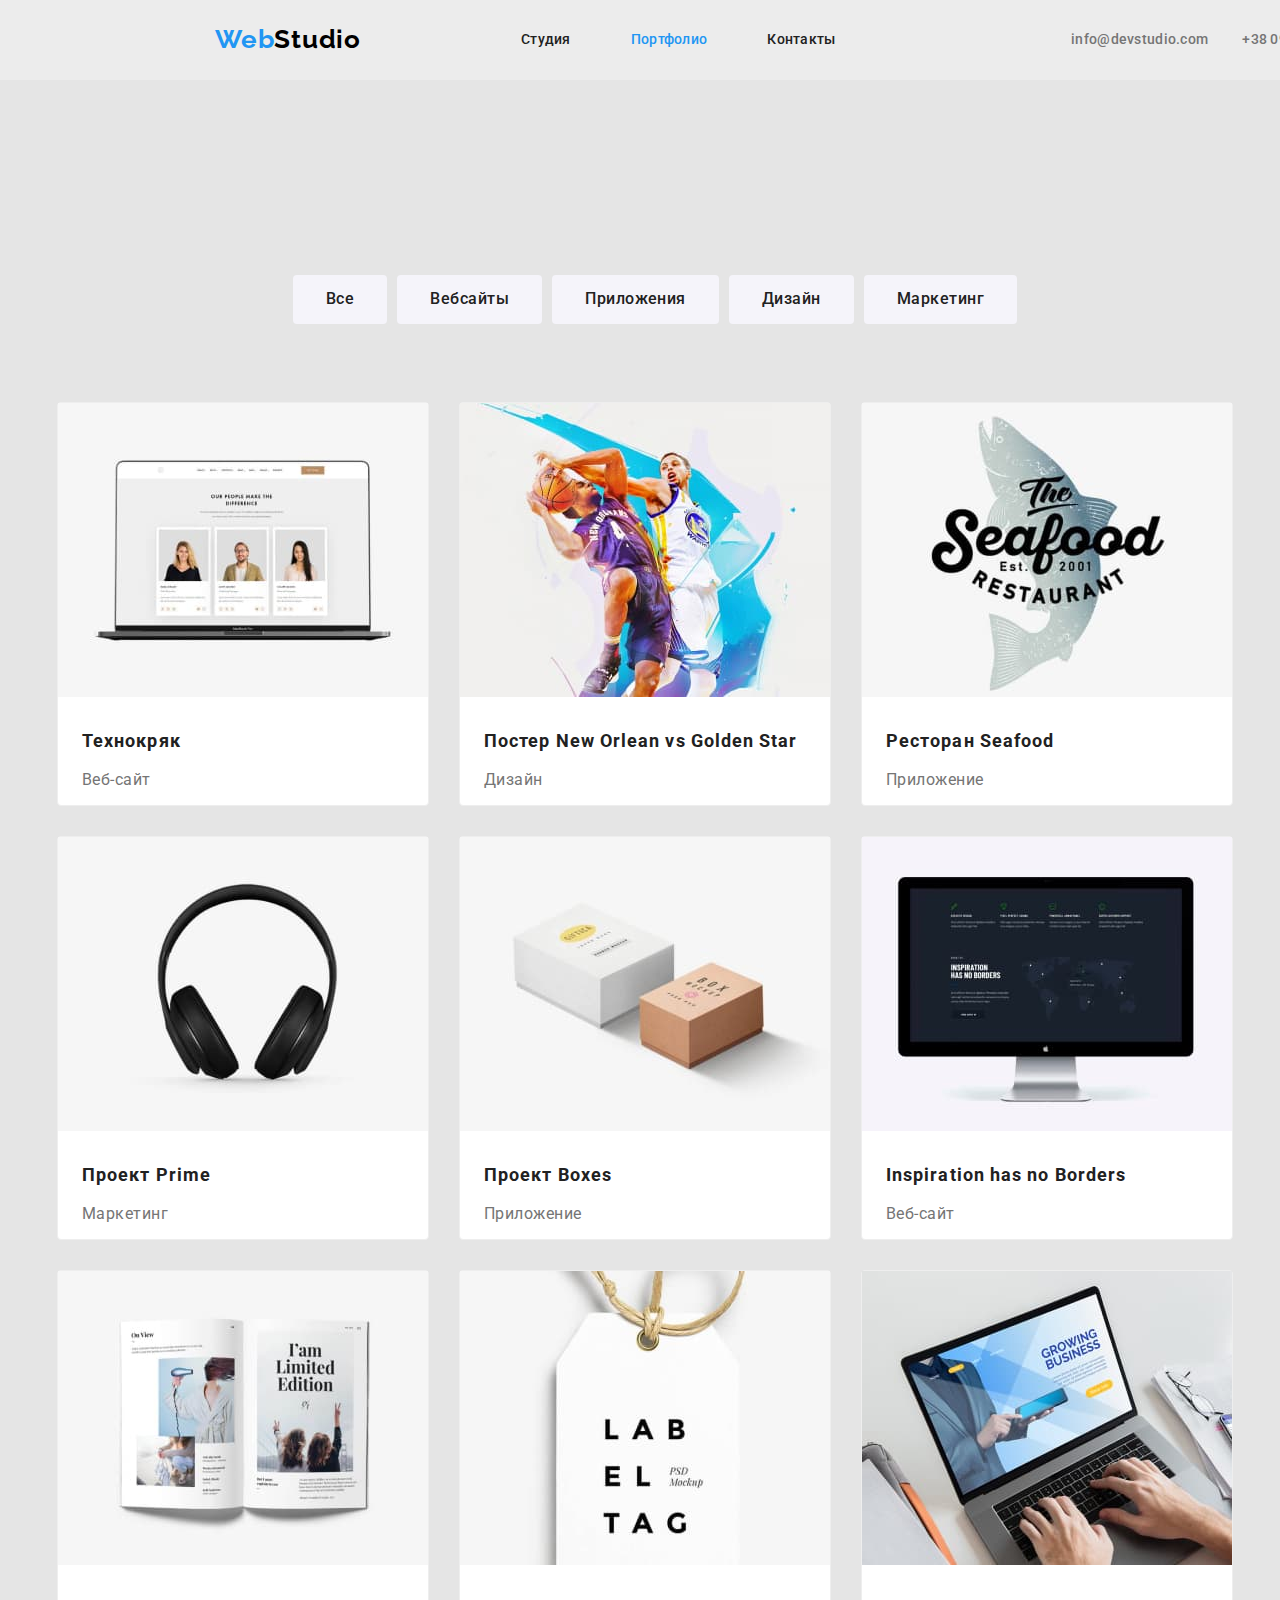
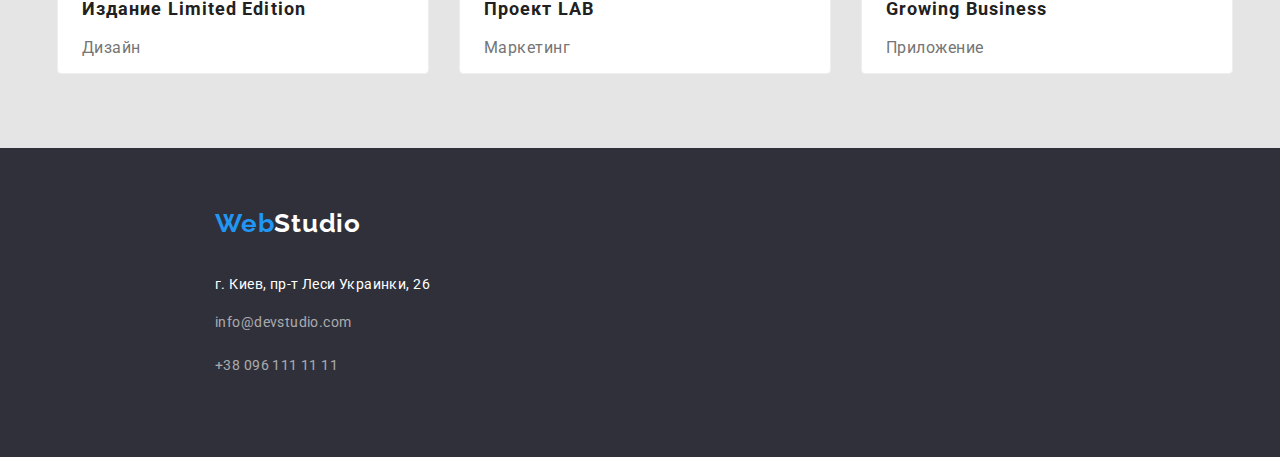
==== portfolio.html @ 2a2c54bb "start" ====
<!DOCTYPE html>
<html lang="ru">
  <head>
    <meta charset="UTF-8" />
    <meta http-equiv="X-UA-Compatible" content="IE=edge" />
    <meta name="viewport" content="width=device-width, initial-scale=1.0" />
    <title>HW-GOIT</title>
    <link
      rel="stylesheet"
      href="https://cdnjs.cloudflare.com/ajax/libs/modern-normalize/1.0.0/modern-normalize.min.css"
    />
    <link
      href="https://fonts.googleapis.com/css2?family=Raleway:wght@700&family=Roboto:wght@400;500;700;900&display=swap"
      rel="stylesheet"
    />

    <link rel="stylesheet" href="./css/styles.css" />
  </head>
  <body class="page">
    <!--Header-->
    <header class="page-header">
      <nav>
        <a class="logo" href="./index.html"
          ><span class="logo-half">Web</span>Studio</a
        >
        <!--Menu-->
        <ul class="menu">
          <li class="item"><a class="link" href="./index.html">Студия</a></li>
          <li class="item"><a href="" class="link current">Портфолио</a></li>
          <li class="item"><a href="" class="link">Контакты</a></li>
        </ul>
      </nav>
      <!--Connect-->
      <ul class="connect">
        <li class="item">
          <a class="link" href="mailto:info@devstudio.com"
            >info@devstudio.com</a
          >
        </li>
        <li class="item">
          <a class="link" href="tel:+380961111111">+38 096 111 11 11</a>
        </li>
      </ul>
    </header>
    <main>
      <!--Portfolio-->
      <section>
        <h1 class="section-title">Портфолио</h1>
        <!--Filtres-->
        <div class="filter">
          <ul>
            <li><button class="button secondary" type="button">Все</button></li>
            <li>
              <button class="button secondary" type="button">Вебсайты</button>
            </li>
            <li>
              <button class="button secondary" type="button">Приложения</button>
            </li>
            <li>
              <button class="button secondary" type="button">Дизайн</button>
            </li>
            <li>
              <button class="button secondary" type="button">Маркетинг</button>
            </li>
          </ul>
        </div>
        <!--Gallery-->
        <div class="gallery">
          <ul class="gallery-boxes">
            <li>
              <img
                class="imgg"
                src="./images/techno.jpg"
                alt="лэптоп команда"
              />
              <h3>Технокряк</h3>
              <p>Веб-сайт</p>
            </li>
            <li>
              <img class="imgg" src="./images/poster.jpg" alt="баскетболисты" />
              <h3>Постер New Orlean vs Golden Star</h3>
              <p>Дизайн</p>
            </li>
            <li>
              <img class="imgg" src="./images/rest.jpg" alt="лого ресторана" />
              <h3>Ресторан Seafood</h3>
              <p>Приложение</p>
            </li>
            <li>
              <img class="imgg" src="./images/music.jpg" alt="наушники" />
              <h3>Проект Prime</h3>
              <p>Маркетинг</p>
            </li>
            <li>
              <img class="imgg" src="./images/boxes.jpg" alt="боксы" />
              <h3>Проект Boxes</h3>
              <p>Приложение</p>
            </li>
            <li>
              <img class="imgg" src="./images/inspiration.jpg" alt="монитор" />
              <h3>Inspiration has no Borders</h3>
              <p>Веб-сайт</p>
            </li>
            <li>
              <img class="imgg" src="./images/magazine.jpg" alt="журнал" />
              <h3>Издание Limited Edition</h3>
              <p>Дизайн</p>
            </li>
            <li>
              <img class="imgg" src="./images/lab.jpg" alt="бирка лаб" />
              <h3>Проект LAB</h3>
              <p>Маркетинг</p>
            </li>
            <li>
              <img
                class="imgg"
                src="./images/laptop.jpg"
                alt="руки на лэптопе"
              />
              <h3>Growing Business</h3>
              <p>Приложение</p>
            </li>
          </ul>
        </div>
      </section>
    </main>

    <!--Footer-->
    <footer class="foot">
      <a class="logo" href="./index.html"
        ><span class="logo-half">Web</span>Studio</a
      >
      <address class="adress">
        <p class="where">г. Киев, пр-т Леси Украинки, 26</p>
        <a class="call" href="mailto:info@devstudio.com">info@devstudio.com</a
        ><br />
        <a class="call" href="tel:+380961111111">+38 096 111 11 11</a><br />
      </address>
    </footer>
  </body>
</html>
---- css/styles.css ----
/* цвет "черных" заголовков и меню: #212121 */
/* цвет лого "черный": #000000  */
/* цвет "черных" абзацев #757575 */
/* акценты #2196F3 */
/* цвет белых заголовков и лого #ffffff */
/* цвет белых connect: rgba(255, 255, 255, 0.6); */
/* цвет меню #ECECEC */
/* цвет фона #E5E5E5 */
/* доп цвет фона: F5F4FA */
/* цвет фона героя #2F303A */
/* цвет черных connect:  */

:root {
  --primery-text-color: #757575;
  --title-text-color: #212121;
  --accent-color: #2196f3;
  --logo-color: #000000;
  --primery-backgraund-color: #ececec;
  --second-title-color: #ffffff;
  --second-text-connect: rgba(255, 255, 255, 0.6);
  --second-backgraund-color: #2f303a;
  --third-backgraund-color: #f5f4fa;
  --backgraund-color: #e5e5e5;
}

.page {
  font-family: "Roboto", sans-serif;
  font-style: normal;
  font-weight: normal;
  font-size: 14px;
  line-height: 1.714;
  letter-spacing: 0.03em;
  background-color: var(--backgraund-color);
  color: var(--primery-text-color);
}

.advant ul,
.we-do ul,
.team ul,
.filter ul,
.gallery ul {
  display: flex;
  list-style: none;
  justify-content: center;
}

.section-title {
  color: var(--title-text-color);
}

/* Header */
.page-header {
  position: fixed;
  display: flex;
  width: 1600px;
  height: 80px;
  left: 0px;
  top: 0px;
  border: #ececec;
  background-color: var(--primery-backgraund-color);
} /* ? */

header ul {
  align-items: center;
  display: inline;
  margin: 0 auto;
}

.logo {
  display: flex;
  font-size: 26px;
  font-weight: bold;
  margin: 24px 95px 25px 215px;
  font-family: Raleway;
  font-style: normal;
  font-weight: bold;
  font-size: 26px;
  line-height: 1.19;
  letter-spacing: 0.03em;
  color: var(--logo-color);
}

.logo-half {
  color: var(--accent-color);
}

.logo,
.connect,
.link,
.call {
  text-decoration: none;
}

/*Nav Header*/

nav {
  display: flex;
}

.menu-link {
  font-style: normal;
}

.menu .link:hover,
.menu .link:focus,
.connect .link:hover,
.connect .link:focus,
.call:hover,
.call:focus {
  color: var(--accent-color);
}

.menu .link.current {
  color: var(--accent-color);
}

.menu {
  display: flex;

  font-weight: 500;
  font-size: 14px;
  line-height: 1.14;
  letter-spacing: 0.02em;
  color: var(--title-txt-color);
}

.menu a {
  color: var(--title-text-color);
}

.menu > .item {
  padding: 0 25px;
}

/* Connect */
.connect {
  display: flex;
  margin-right: 215px;

  font-weight: 500;
  font-size: 14px;
  line-height: 1.14;
  letter-spacing: 0.02em;
}

.connect a,
.call {
  color: var(--primery-text-color);
}

.menu li,
.connect li {
  display: inline;
  margin-right: 10px;
  padding: 12px 12px;
}

/* Hero */
.hero {
  display: block;
  width: auto /* 1600px */;
  height: auto /* 600px */;
  margin-left: 0px;
  margin-top: 80px;

  color: var(--second-title-color);
  background-color: var(--second-backgraund-color);
}

.hero .title {
  display: block;
  margin: 0 auto;
  padding-top: 200px /* , 450px, 280px, 450px */;
  /* padding-left: 450px;
  padding-right: 450px; */
  padding-bottom: 30px;
  width: 700px;
  text-align: center;
  font-size: 44px;
  font-weight: 900;
  line-height: 1.36;
  letter-spacing: 0.06em;
  text-transform: uppercase;
}

/* Button */
.button {
  font-style: normal;
  font-weight: bold;
  font-size: 16px;
  display: inline-block;
  padding: 10px 32px;
  letter-spacing: 0.06em;
  line-height: 1.87;
  color: var(--title-text-color);
  background-color: var(--third-backgraund-color);
  border: 1px solid black;
  border-radius: 4px;
  cursor: pointer;
}

.button.primary {
  color: var(--second-title-color);
  background-color: var(--accent-color);
  border-color: transparent;
  /* cursor: pointer; */
}

.button.secondary {
  color: var(--title-text-color);
  background-color: var(--third-backgraund-color);
  border-color: transparent;
}

.button.first-of-page-one {
  display: block;
  margin-left: auto;
  margin-right: auto;
}

.split {
  display: block;
  margin-top: 200px;
  color: rgba(255, 255, 255, 0);
}
/* Advantages */

.advant h2.section-title {
  color: transparent;
}

.advant h3 {
  font-weight: bold;
  font-size: 14px;
  line-height: 1.14;
  letter-spacing: 0.03em;
  text-transform: uppercase;
}

.advant ul {
  margin: 95px;
}

.advant li {
  width: 270px;
  margin-right: 30px;
}

/* What we do */
.we-do .section-title {
  font-weight: bold;
  font-size: 36px;
  line-height: 1.166;
  text-align: center;
  letter-spacing: 0.03em;
  /* margin: 0, auto; */
  justify-content: center;
  margin-top: 95px;
  margin-bottom: 50px;
}

.we-do li {
  margin-right: 30px;
  margin-bottom: 95px;
  width: 370px;
}

/* Team */
.section.team {
  background-color: var(--third-backgraund-color);
}
.team h2 {
  font-weight: bold;
  font-size: 36px;
  line-height: 1.666;
  text-align: center;
  letter-spacing: 0.03em;
  padding-top: 95px;
  padding-bottom: 50px;
}

.team h3 {
  margin: 0, auto;
  font-weight: 500;
  font-size: 16px;
  line-height: 1.18;
  text-align: center;
  letter-spacing: 0.03em;
  color: #212121;
}

.team p {
  font-weight: normal;
  font-size: 16px;
  line-height: 1.1875;
  /* identical to box height */

  text-align: center;
  letter-spacing: 0.03em;
}

.person {
  height: 370px;
  width: 270px;
  text-align: center;
  margin-bottom: 94px;
  margin-right: 30px;
  background-color: var(--second-title-color);
  box-shadow: 0px 1px 3px rgba(0, 0, 0, 0.12), 0px 1px 1px rgba(0, 0, 0, 0.14),
    0px 2px 1px rgba(0, 0, 0, 0.2);
  border-radius: 0px 0px 4px 4px;
}

/* Footer */
.foot {
  display: block;
  background-color: var(--second-backgraund-color);
  margin-top: -50px;
}

.foot .logo {
  width: 145px;
  padding-top: 60px;
  margin-left: 215px;
  margin-bottom: 20px;
  color: var(--second-title-color);
}

/* .foot .logo {
  width: 145px;
} */

.adress {
  display: flex;
  flex-direction: column;
  margin-left: 215px;
  padding-bottom: 60px;
  font-style: normal;
}

.where {
  color: var(--second-title-color);
}

.call {
  color: var(--second-text-connect);
}

.adress .call {
  width: 128px;
  margin-bottom: -5px;
}

/* Portfolio page */
/* Filters */
.filter {
  display: flex;
  justify-content: center;
}

.filter .section-title {
  color: transparent;
}

.filter ul {
  margin-top: 95px;
}

.filter li {
  margin-right: 10px;
  margin-bottom: 50px;
  margin-top: 95px;
}

.filter .button:focus,
.filter .button:hover {
  color: var(--second-title-color);
  background-color: var(--accent-color);
  border-color: transparent;
  box-shadow: 0px 3px 1px rgba(0, 0, 0, 0.1), 0px 1px 2px rgba(0, 0, 0, 0.08),
    0px 2px 2px rgba(0, 0, 0, 0.12);
  border-radius: 4px;
}

.filter .button {
  font-weight: 500;
  font-size: 16px;
  line-height: 1.652;
  text-align: center;
  letter-spacing: 0.03em;
}

/* Gallery */

.gallery ul {
  display: flex;
  align-content: space-between;
  /* justify-content: space-around; */
  flex-wrap: wrap;
  margin-bottom: 94px;
}

.gallery > .section-title {
  color: transparent;
}

.gallery li {
  margin-right: 30px;
  margin-bottom: 30px;
  height: 404px;
  background-color: var(--second-title-color);
  border: 1px solid #eeeeee;
  border-radius: 4px;
}

.imgg {
  width: 370px;
}

.gallery h3 {
  font-weight: bold;
  font-size: 18px;
  line-height: 2;
  letter-spacing: 0.06em;
  margin-left: 24px;
  color: var(--title-text-color);
  margin-bottom: -10px;
}
.gallery p {
  font-size: 16px;
  line-height: 1.87;
  letter-spacing: 0.03em;
  margin-left: 24px;
  color: var(--primery-text-color);
}
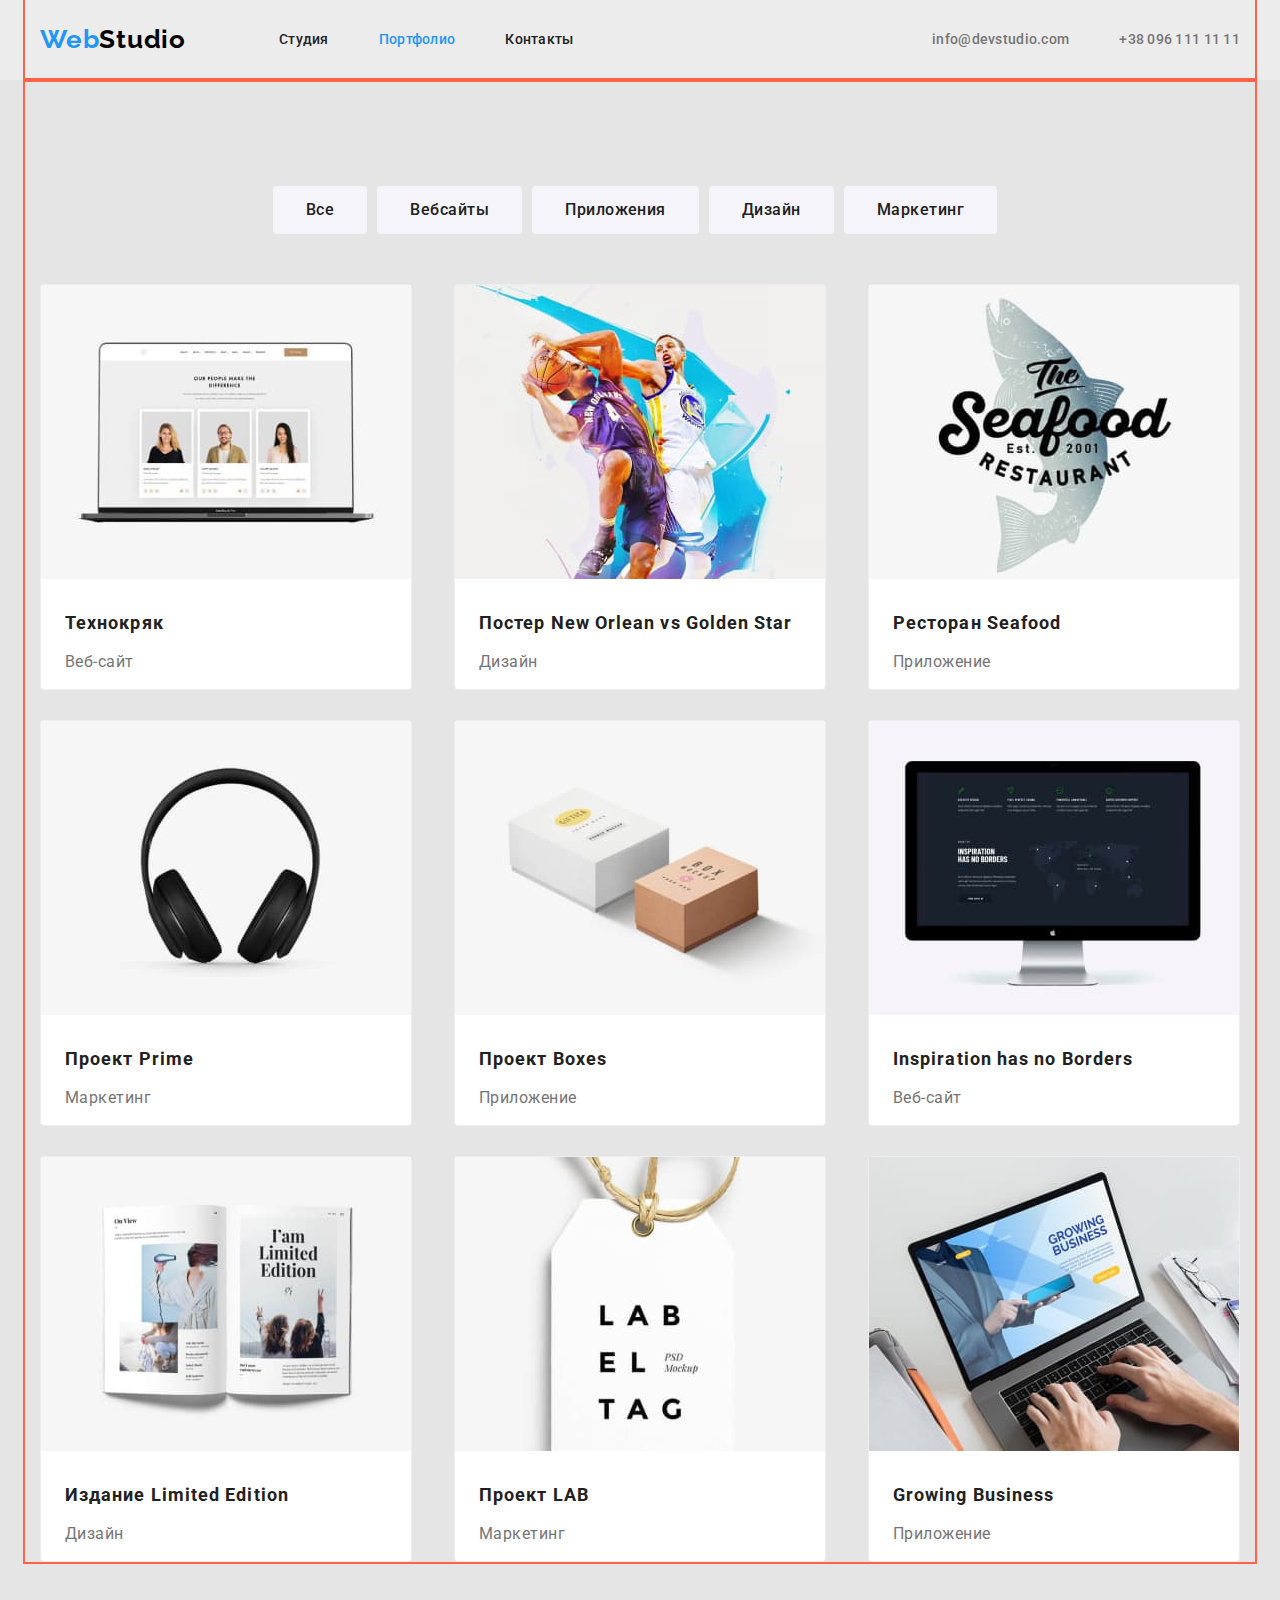
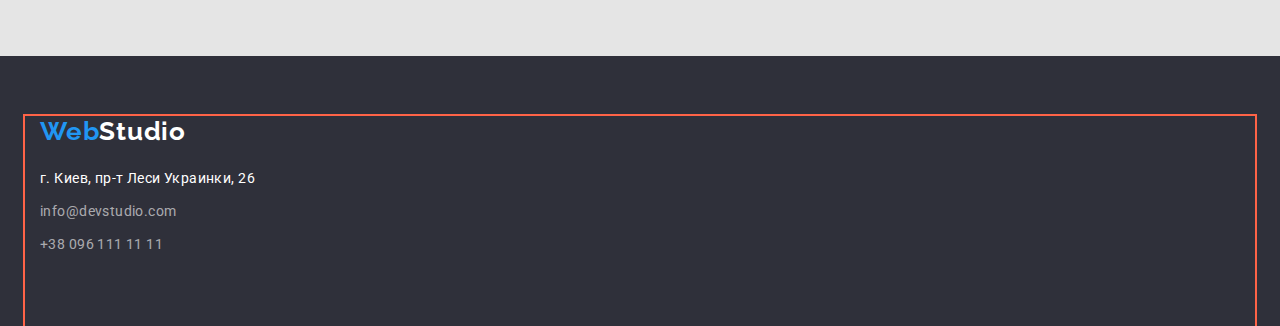
==== commit 5041cf75: "2 after block" ====
--- a/portfolio.html
+++ b/portfolio.html
@@ -6,45 +6,46 @@
     <meta name="viewport" content="width=device-width, initial-scale=1.0" />
     <title>HW-GOIT</title>
     <link
+      href="https://fonts.googleapis.com/css2?family=Raleway:wght@700&family=Roboto:wght@400;500;700;900&display=swap"
+      rel="stylesheet"
+    />
+    <link
       rel="stylesheet"
       href="https://cdnjs.cloudflare.com/ajax/libs/modern-normalize/1.0.0/modern-normalize.min.css"
     />
-    <link
-      href="https://fonts.googleapis.com/css2?family=Raleway:wght@700&family=Roboto:wght@400;500;700;900&display=swap"
-      rel="stylesheet"
-    />
-
     <link rel="stylesheet" href="./css/styles.css" />
   </head>
   <body class="page">
     <!--Header-->
     <header class="page-header">
-      <nav>
-        <a class="logo" href="./index.html"
-          ><span class="logo-half">Web</span>Studio</a
-        >
-        <!--Menu-->
-        <ul class="menu">
-          <li class="item"><a class="link" href="./index.html">Студия</a></li>
-          <li class="item"><a href="" class="link current">Портфолио</a></li>
-          <li class="item"><a href="" class="link">Контакты</a></li>
+      <div class="container navigate">
+        <nav>
+          <a class="logo" href="./index.html"
+            ><span class="logo-half">Web</span>Studio</a
+          >
+          <!--Menu-->
+          <ul class="menu">
+            <li class="item"><a class="link" href="./index.html">Студия</a></li>
+            <li class="item"><a href="" class="link current">Портфолио</a></li>
+            <li class="item"><a href="" class="link">Контакты</a></li>
+          </ul>
+        </nav>
+        <!--Connect-->
+        <ul class="connect">
+          <li class="item">
+            <a class="link" href="mailto:info@devstudio.com"
+              >info@devstudio.com</a
+            >
+          </li>
+          <li class="item">
+            <a class="link" href="tel:+380961111111">+38 096 111 11 11</a>
+          </li>
         </ul>
-      </nav>
-      <!--Connect-->
-      <ul class="connect">
-        <li class="item">
-          <a class="link" href="mailto:info@devstudio.com"
-            >info@devstudio.com</a
-          >
-        </li>
-        <li class="item">
-          <a class="link" href="tel:+380961111111">+38 096 111 11 11</a>
-        </li>
-      </ul>
+      </div>
     </header>
     <main>
       <!--Portfolio-->
-      <section>
+      <section class="container">
         <h1 class="section-title">Портфолио</h1>
         <!--Filtres-->
         <div class="filter">
@@ -127,15 +128,18 @@
 
     <!--Footer-->
     <footer class="foot">
-      <a class="logo" href="./index.html"
-        ><span class="logo-half">Web</span>Studio</a
-      >
-      <address class="adress">
-        <p class="where">г. Киев, пр-т Леси Украинки, 26</p>
-        <a class="call" href="mailto:info@devstudio.com">info@devstudio.com</a
-        ><br />
-        <a class="call" href="tel:+380961111111">+38 096 111 11 11</a><br />
-      </address>
+      <div class="container">
+        <a class="logo" href="./index.html"
+          ><span class="logo-half">Web</span>Studio</a
+        >
+        <address class="adress">
+          <p class="where">г. Киев, пр-т Леси Украинки, 26</p>
+          <a class="call" href="mailto:info@devstudio.com"
+            >info@devstudio.com</a
+          >
+          <a class="call" href="tel:+380961111111">+38 096 111 11 11</a>
+        </address>
+      </div>
     </footer>
   </body>
 </html>
--- a/css/styles.css
+++ b/css/styles.css
@@ -10,6 +10,13 @@
 /* цвет фона героя #2F303A */
 /* цвет черных connect:  */
 
+*,
+*::before,
+*::after {
+  box-sizing: inherit /* border-box*/;
+  /* outline: 2px solid tomato; */
+}
+
 :root {
   --primery-text-color: #757575;
   --title-text-color: #212121;
@@ -24,6 +31,7 @@
 }
 
 .page {
+  margin: 0; /*обнуляем отступы браузера по 8px*/
   font-family: "Roboto", sans-serif;
   font-style: normal;
   font-weight: normal;
@@ -34,14 +42,12 @@
   color: var(--primery-text-color);
 }
 
-.advant ul,
-.we-do ul,
-.team ul,
-.filter ul,
-.gallery ul {
+ul {
   display: flex;
   list-style: none;
-  justify-content: center;
+  justify-content: space-between;
+  padding: 0;
+  margin: 0;
 }
 
 .section-title {
@@ -50,9 +56,8 @@
 
 /* Header */
 .page-header {
-  position: fixed;
-  display: flex;
-  width: 1600px;
+  /* position: fixed; */
+  display: block /* flex */;
   height: 80px;
   left: 0px;
   top: 0px;
@@ -60,17 +65,29 @@
   background-color: var(--primery-backgraund-color);
 } /* ? */
 
+.container {
+  width: 1200px;
+  margin: 0 auto;
+  padding: 0 15px;
+  outline: 2px solid tomato;
+}
+
+.navigate {
+  display: flex;
+  justify-content: space-between;
+}
+
 header ul {
   align-items: center;
   display: inline;
-  margin: 0 auto;
+  /* margin: 0 auto; */
 }
 
 .logo {
   display: flex;
   font-size: 26px;
   font-weight: bold;
-  margin: 24px 95px 25px 215px;
+  margin: 24px 93px 25px 0;
   font-family: Raleway;
   font-style: normal;
   font-weight: bold;
@@ -129,14 +146,13 @@
 }
 
 .menu > .item {
-  padding: 0 25px;
+  margin-right: 50px;
 }
 
 /* Connect */
 .connect {
   display: flex;
-  margin-right: 215px;
-
+  justify-content: flex-end;
   font-weight: 500;
   font-size: 14px;
   line-height: 1.14;
@@ -148,39 +164,31 @@
   color: var(--primery-text-color);
 }
 
-.menu li,
 .connect li {
-  display: inline;
-  margin-right: 10px;
-  padding: 12px 12px;
+  margin-left: 50px;
 }
 
 /* Hero */
 .hero {
-  display: block;
-  width: auto /* 1600px */;
-  height: auto /* 600px */;
-  margin-left: 0px;
-  margin-top: 80px;
-
+  width: auto;
+  height: auto;
+  /*   margin-left: 0px;
+ */
+  /* padding-top: 200px; */
+  text-align: center;
   color: var(--second-title-color);
   background-color: var(--second-backgraund-color);
 }
 
 .hero .title {
-  display: block;
-  margin: 0 auto;
-  padding-top: 200px /* , 450px, 280px, 450px */;
-  /* padding-left: 450px;
-  padding-right: 450px; */
-  padding-bottom: 30px;
-  width: 700px;
-  text-align: center;
+  margin: 0 0 30px;
+
   font-size: 44px;
   font-weight: 900;
   line-height: 1.36;
   letter-spacing: 0.06em;
   text-transform: uppercase;
+  outline: 1px solid red;
 }
 
 /* Button */
@@ -213,23 +221,18 @@
 }
 
 .button.first-of-page-one {
-  display: block;
-  margin-left: auto;
-  margin-right: auto;
-}
-
-.split {
-  display: block;
-  margin-top: 200px;
-  color: rgba(255, 255, 255, 0);
-}
+  margin-bottom: 200px;
+}
+
 /* Advantages */
 
 .advant h2.section-title {
+  margin: 0 0 58px;
   color: transparent;
 }
 
 .advant h3 {
+  margin-top: 0;
   font-weight: bold;
   font-size: 14px;
   line-height: 1.14;
@@ -238,7 +241,7 @@
 }
 
 .advant ul {
-  margin: 95px;
+  margin: 0 0 94px;
 }
 
 .advant li {
@@ -246,6 +249,10 @@
   margin-right: 30px;
 }
 
+.advant li:last-child {
+  margin-right: 0;
+}
+
 /* What we do */
 .we-do .section-title {
   font-weight: bold;
@@ -253,9 +260,8 @@
   line-height: 1.166;
   text-align: center;
   letter-spacing: 0.03em;
-  /* margin: 0, auto; */
   justify-content: center;
-  margin-top: 95px;
+  margin-top: 0;
   margin-bottom: 50px;
 }
 
@@ -265,9 +271,14 @@
   width: 370px;
 }
 
+.we-do li:last-child {
+  margin-right: 0;
+}
+
 /* Team */
 .section.team {
   background-color: var(--third-backgraund-color);
+  padding-bottom: 94px;
 }
 .team h2 {
   font-weight: bold;
@@ -275,8 +286,8 @@
   line-height: 1.666;
   text-align: center;
   letter-spacing: 0.03em;
-  padding-top: 95px;
-  padding-bottom: 50px;
+  margin-top: 0;
+  margin-bottom: 50px;
 }
 
 .team h3 {
@@ -293,8 +304,6 @@
   font-weight: normal;
   font-size: 16px;
   line-height: 1.1875;
-  /* identical to box height */
-
   text-align: center;
   letter-spacing: 0.03em;
 }
@@ -303,7 +312,7 @@
   height: 370px;
   width: 270px;
   text-align: center;
-  margin-bottom: 94px;
+  /* margin-bottom: 94px; */
   margin-right: 30px;
   background-color: var(--second-title-color);
   box-shadow: 0px 1px 3px rgba(0, 0, 0, 0.12), 0px 1px 1px rgba(0, 0, 0, 0.14),
@@ -311,35 +320,37 @@
   border-radius: 0px 0px 4px 4px;
 }
 
+.person:last-child {
+  margin-right: 0;
+}
+
 /* Footer */
 .foot {
   display: block;
   background-color: var(--second-backgraund-color);
-  margin-top: -50px;
+  margin-top: 0;
+  padding-top: 60px;
 }
 
 .foot .logo {
   width: 145px;
-  padding-top: 60px;
-  margin-left: 215px;
+  margin-top: 0;
+  /* margin-left: 215px; */
   margin-bottom: 20px;
   color: var(--second-title-color);
 }
 
-/* .foot .logo {
-  width: 145px;
-} */
-
 .adress {
   display: flex;
   flex-direction: column;
-  margin-left: 215px;
+  /* margin-left: 215px; */
   padding-bottom: 60px;
   font-style: normal;
 }
 
 .where {
   color: var(--second-title-color);
+  margin: 0 0 9px;
 }
 
 .call {
@@ -348,11 +359,17 @@
 
 .adress .call {
   width: 128px;
-  margin-bottom: -5px;
+  margin-bottom: 9px;
 }
 
 /* Portfolio page */
 /* Filters */
+
+h1.section-title {
+  color: transparent;
+  margin: 0 0 58px;
+}
+
 .filter {
   display: flex;
   justify-content: center;
@@ -363,13 +380,12 @@
 }
 
 .filter ul {
-  margin-top: 95px;
+  margin-top: 0;
 }
 
 .filter li {
   margin-right: 10px;
   margin-bottom: 50px;
-  margin-top: 95px;
 }
 
 .filter .button:focus,
@@ -394,23 +410,22 @@
 
 .gallery ul {
   display: flex;
-  align-content: space-between;
-  /* justify-content: space-around; */
+  /* align-content: space-between; */
+  justify-content: space-between;
   flex-wrap: wrap;
   margin-bottom: 94px;
 }
 
-.gallery > .section-title {
-  color: transparent;
-}
-
 .gallery li {
-  margin-right: 30px;
   margin-bottom: 30px;
   height: 404px;
   background-color: var(--second-title-color);
   border: 1px solid #eeeeee;
   border-radius: 4px;
+}
+
+.gallery li:nth-last-child(-n + 3) {
+  margin-bottom: 0;
 }
 
 .imgg {
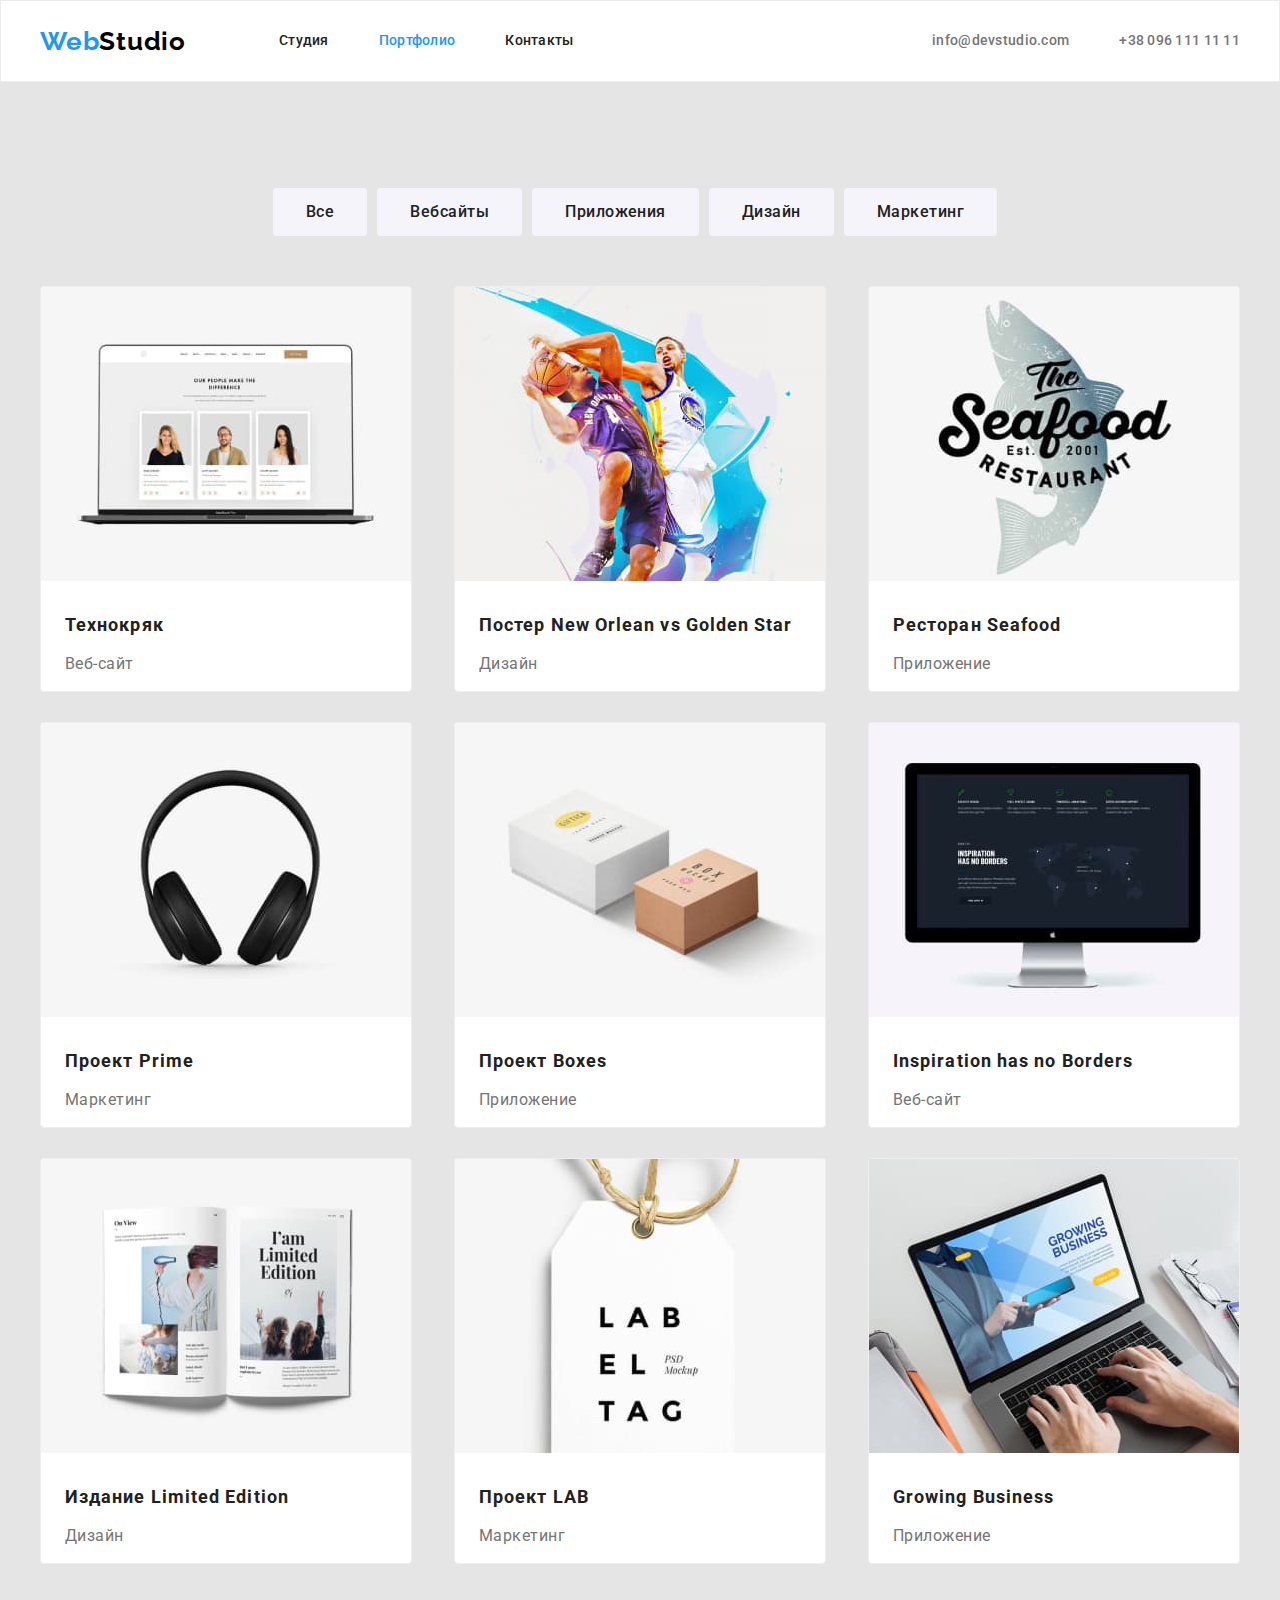
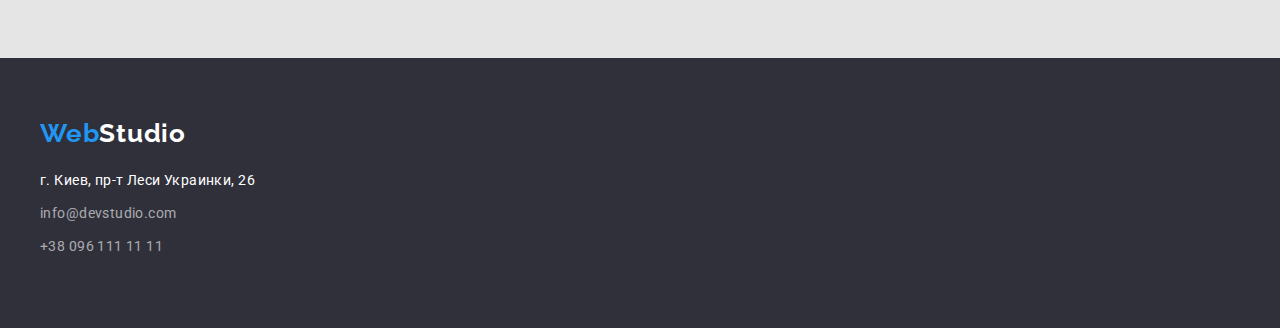
==== commit b30fe66a: "1-test" ====
--- a/portfolio.html
+++ b/portfolio.html
@@ -19,7 +19,7 @@
     <!--Header-->
     <header class="page-header">
       <div class="container navigate">
-        <nav>
+        <nav class="navi">
           <a class="logo" href="./index.html"
             ><span class="logo-half">Web</span>Studio</a
           >
@@ -29,18 +29,18 @@
             <li class="item"><a href="" class="link current">Портфолио</a></li>
             <li class="item"><a href="" class="link">Контакты</a></li>
           </ul>
+          <!--Connect-->
+          <ul class="connect">
+            <li class="item">
+              <a class="link" href="mailto:info@devstudio.com"
+                >info@devstudio.com</a
+              >
+            </li>
+            <li class="item">
+              <a class="link" href="tel:+380961111111">+38 096 111 11 11</a>
+            </li>
+          </ul>
         </nav>
-        <!--Connect-->
-        <ul class="connect">
-          <li class="item">
-            <a class="link" href="mailto:info@devstudio.com"
-              >info@devstudio.com</a
-            >
-          </li>
-          <li class="item">
-            <a class="link" href="tel:+380961111111">+38 096 111 11 11</a>
-          </li>
-        </ul>
       </div>
     </header>
     <main>
@@ -68,7 +68,7 @@
         <!--Gallery-->
         <div class="gallery">
           <ul class="gallery-boxes">
-            <li>
+            <li class="porto">
               <img
                 class="imgg"
                 src="./images/techno.jpg"
@@ -77,42 +77,42 @@
               <h3>Технокряк</h3>
               <p>Веб-сайт</p>
             </li>
-            <li>
+            <li class="porto">
               <img class="imgg" src="./images/poster.jpg" alt="баскетболисты" />
               <h3>Постер New Orlean vs Golden Star</h3>
               <p>Дизайн</p>
             </li>
-            <li>
+            <li class="porto">
               <img class="imgg" src="./images/rest.jpg" alt="лого ресторана" />
               <h3>Ресторан Seafood</h3>
               <p>Приложение</p>
             </li>
-            <li>
+            <li class="porto">
               <img class="imgg" src="./images/music.jpg" alt="наушники" />
               <h3>Проект Prime</h3>
               <p>Маркетинг</p>
             </li>
-            <li>
+            <li class="porto">
               <img class="imgg" src="./images/boxes.jpg" alt="боксы" />
               <h3>Проект Boxes</h3>
               <p>Приложение</p>
             </li>
-            <li>
+            <li class="porto">
               <img class="imgg" src="./images/inspiration.jpg" alt="монитор" />
               <h3>Inspiration has no Borders</h3>
               <p>Веб-сайт</p>
             </li>
-            <li>
+            <li class="porto">
               <img class="imgg" src="./images/magazine.jpg" alt="журнал" />
               <h3>Издание Limited Edition</h3>
               <p>Дизайн</p>
             </li>
-            <li>
+            <li class="porto">
               <img class="imgg" src="./images/lab.jpg" alt="бирка лаб" />
               <h3>Проект LAB</h3>
               <p>Маркетинг</p>
             </li>
-            <li>
+            <li class="porto">
               <img
                 class="imgg"
                 src="./images/laptop.jpg"
--- a/css/styles.css
+++ b/css/styles.css
@@ -10,11 +10,12 @@
 /* цвет фона героя #2F303A */
 /* цвет черных connect:  */
 
+/* Utilities */
+
 *,
 *::before,
 *::after {
-  box-sizing: inherit /* border-box*/;
-  /* outline: 2px solid tomato; */
+  box-sizing: inherit;
 }
 
 :root {
@@ -42,6 +43,24 @@
   color: var(--primery-text-color);
 }
 
+.container {
+  width: 1200px;
+  margin: 0 auto;
+  padding: 0 15px;
+  /* outline: 2px solid tomato; */
+}
+
+.visually-hidden {
+  position: absolute;
+  width: 1px;
+  height: 1px;
+  margin: -1px;
+  padding: 0;
+  overflow: hidden;
+  border: 0;
+  clip: rect(0 0 0 0);
+}
+
 ul {
   display: flex;
   list-style: none;
@@ -50,44 +69,42 @@
   margin: 0;
 }
 
+section {
+  padding-top: 94px;
+  padding-bottom: 94px;
+}
+
 .section-title {
   color: var(--title-text-color);
+  margin-top: 0;
 }
 
 /* Header */
 .page-header {
   /* position: fixed; */
-  display: block /* flex */;
-  height: 80px;
-  left: 0px;
+  display: flex;
   top: 0px;
-  border: #ececec;
-  background-color: var(--primery-backgraund-color);
+  border: 1px solid var(--primery-backgraund-color);
+  background-color: var(--second-title-color);
 } /* ? */
 
-.container {
-  width: 1200px;
-  margin: 0 auto;
-  padding: 0 15px;
-  outline: 2px solid tomato;
-}
-
-.navigate {
-  display: flex;
-  justify-content: space-between;
-}
-
-header ul {
+.page-header ul {
   align-items: center;
-  display: inline;
-  /* margin: 0 auto; */
-}
+}
+
+/* .navigate {
+  display: flex;
+} */
 
 .logo {
   display: flex;
+  /*   margin-top: 24px;
+  margin-bottom: 25px; */
+  margin-left: 0;
+  margin-right: 0;
+
   font-size: 26px;
   font-weight: bold;
-  margin: 24px 93px 25px 0;
   font-family: Raleway;
   font-style: normal;
   font-weight: bold;
@@ -110,8 +127,10 @@
 
 /*Nav Header*/
 
-nav {
-  display: flex;
+.navi {
+  display: flex;
+  /* justify-content: space-between; */
+  align-items: center;
 }
 
 .menu-link {
@@ -133,6 +152,7 @@
 
 .menu {
   display: flex;
+  margin-left: 93px;
 
   font-weight: 500;
   font-size: 14px;
@@ -141,30 +161,43 @@
   color: var(--title-txt-color);
 }
 
-.menu a {
+.menu .link {
+  display: block;
+  padding-top: 32px;
+  padding-bottom: 32px;
+
   color: var(--title-text-color);
 }
 
-.menu > .item {
+.menu .item + .item {
+  margin-left: 50px;
+}
+
+/* .menu .item:not(:last-child) {
   margin-right: 50px;
-}
+  outline: 1px solid red;
+} */
+
+/* .menu .item:last-child {
+  margin-right: 0;
+} */
 
 /* Connect */
 .connect {
-  display: flex;
-  justify-content: flex-end;
+  /* display: flex; */
+  margin-left: auto;
   font-weight: 500;
   font-size: 14px;
   line-height: 1.14;
   letter-spacing: 0.02em;
 }
 
-.connect a,
+.connect .link,
 .call {
   color: var(--primery-text-color);
 }
 
-.connect li {
+.connect .item + .item {
   margin-left: 50px;
 }
 
@@ -172,10 +205,11 @@
 .hero {
   width: auto;
   height: auto;
-  /*   margin-left: 0px;
- */
-  /* padding-top: 200px; */
-  text-align: center;
+  text-align: center;
+
+  padding-top: 200px;
+  padding-bottom: 200px;
+
   color: var(--second-title-color);
   background-color: var(--second-backgraund-color);
 }
@@ -188,7 +222,7 @@
   line-height: 1.36;
   letter-spacing: 0.06em;
   text-transform: uppercase;
-  outline: 1px solid red;
+  /* outline: 1px solid red; */
 }
 
 /* Button */
@@ -220,16 +254,16 @@
   border-color: transparent;
 }
 
-.button.first-of-page-one {
+/* .button.first-of-page-one {
   margin-bottom: 200px;
-}
+} */
 
 /* Advantages */
 
-.advant h2.section-title {
+/* .advant h2.section-title {
   margin: 0 0 58px;
   color: transparent;
-}
+} */
 
 .advant h3 {
   margin-top: 0;
@@ -241,7 +275,8 @@
 }
 
 .advant ul {
-  margin: 0 0 94px;
+  margin-top: 0;
+  margin-bottom: 0;
 }
 
 .advant li {
@@ -267,7 +302,6 @@
 
 .we-do li {
   margin-right: 30px;
-  margin-bottom: 95px;
   width: 370px;
 }
 
@@ -278,8 +312,8 @@
 /* Team */
 .section.team {
   background-color: var(--third-backgraund-color);
-  padding-bottom: 94px;
-}
+}
+
 .team h2 {
   font-weight: bold;
   font-size: 36px;
@@ -411,25 +445,37 @@
 .gallery ul {
   display: flex;
   /* align-content: space-between; */
-  justify-content: space-between;
+  /* justify-content: space-between; */
   flex-wrap: wrap;
   margin-bottom: 94px;
 }
 
 .gallery li {
+  /* margin-bottom: 30px; */
+  /* margin-right: 30px; */
+  /* width: calc((100% - 60px) / 3); */
+  height: 404px;
+
+  background-color: var(--second-title-color);
+  border: 1px solid rgba(238, 238, 238, 1);
+  border-radius: 4px;
+}
+
+.gallery li:not(:nth-child(3n + 3)) {
+  margin-right: 30px;
+}
+
+.gallery li:not(:nth-last-child(-n + 3)) {
   margin-bottom: 30px;
-  height: 404px;
-  background-color: var(--second-title-color);
-  border: 1px solid #eeeeee;
-  border-radius: 4px;
-}
-
-.gallery li:nth-last-child(-n + 3) {
-  margin-bottom: 0;
-}
+}
+
+/* .porto {
+  width: calc((100% - 90px) / 3);
+} */
 
 .imgg {
   width: 370px;
+  /* width: 100%; */
 }
 
 .gallery h3 {
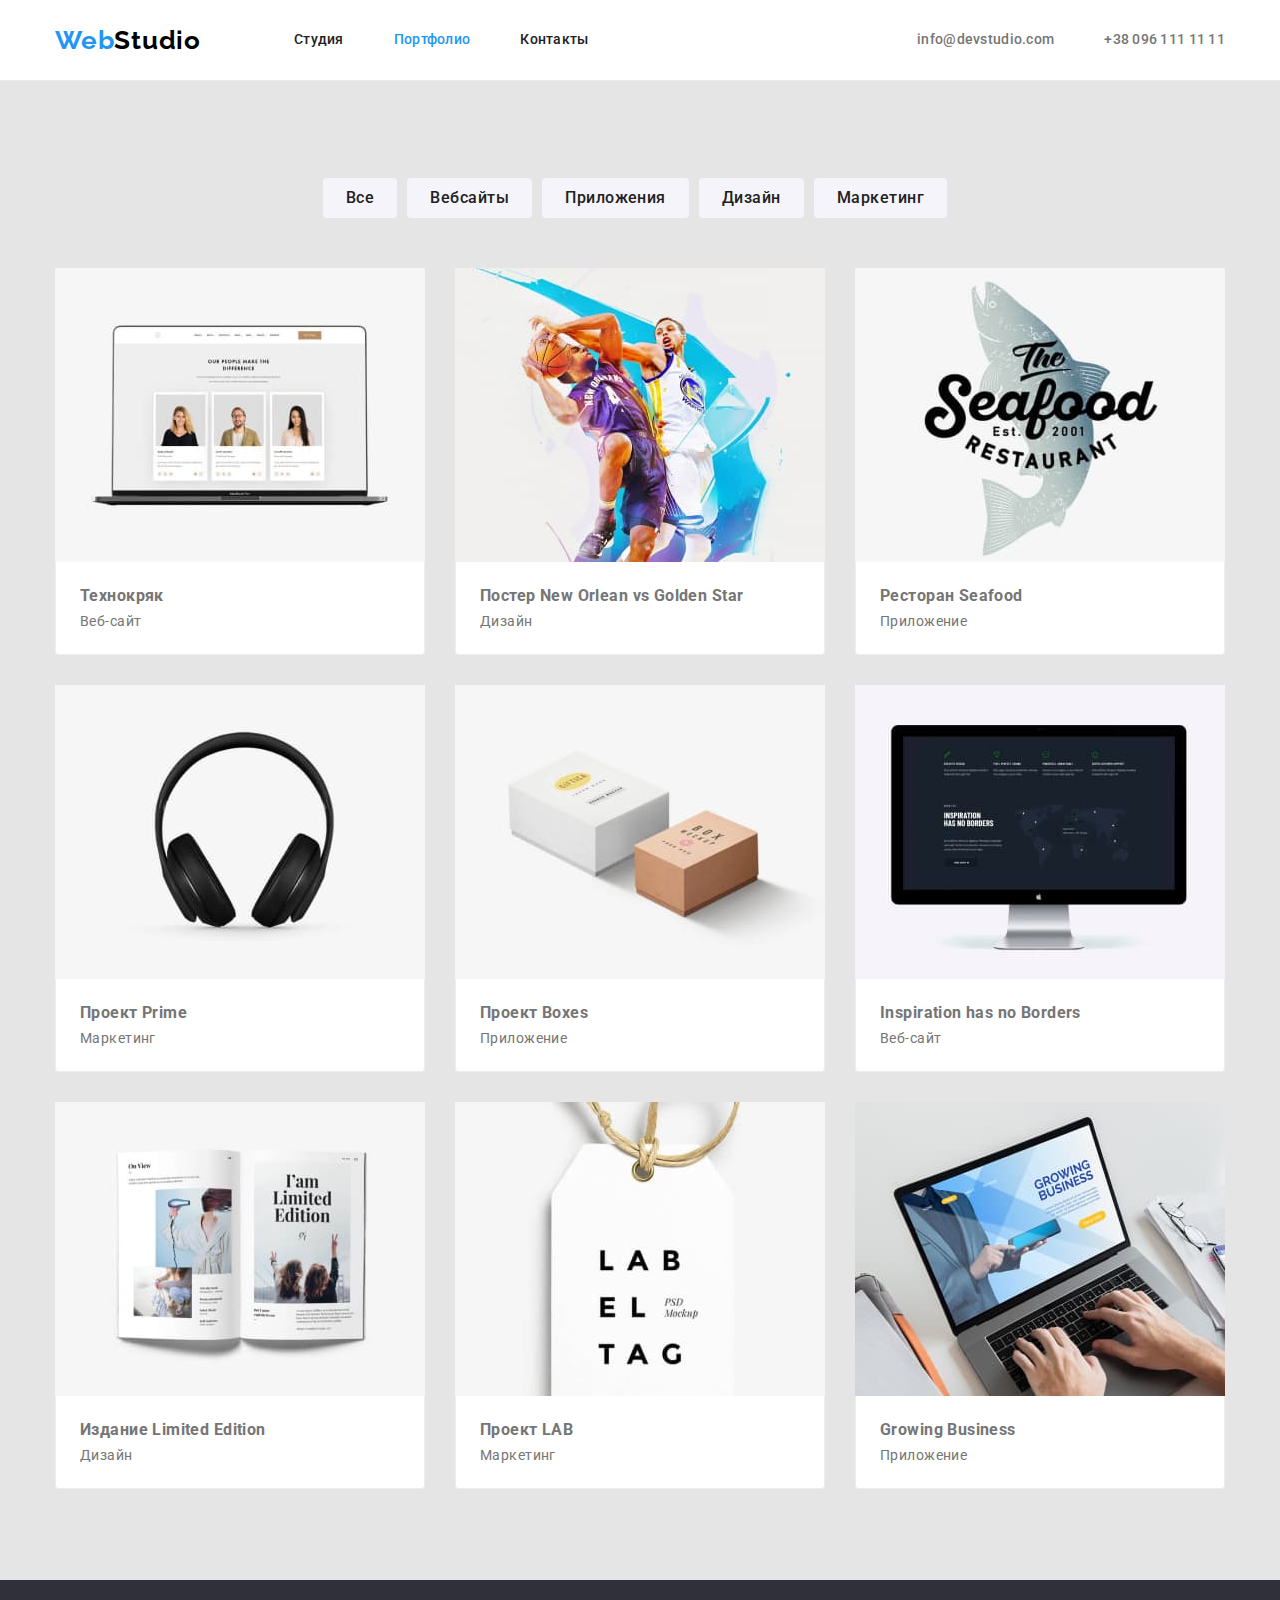
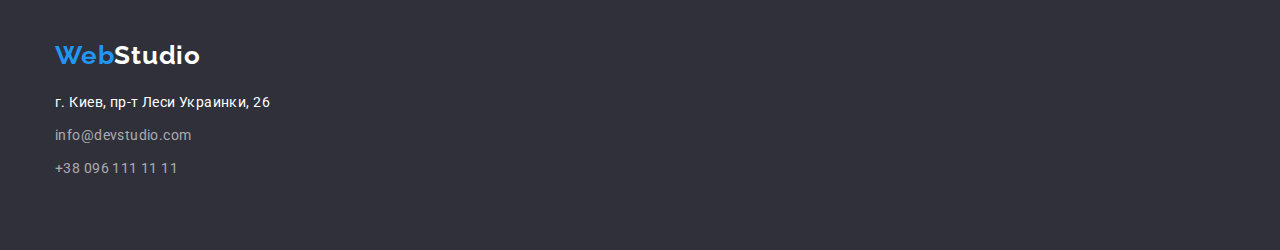
==== commit eda3472d: "re-right-1" ====
--- a/portfolio.html
+++ b/portfolio.html
@@ -45,12 +45,14 @@
     </header>
     <main>
       <!--Portfolio-->
-      <section class="container">
-        <h1 class="section-title">Портфолио</h1>
-        <!--Filtres-->
-        <div class="filter">
-          <ul>
-            <li><button class="button secondary" type="button">Все</button></li>
+      <section class="portfolio">
+        <div class="container">
+          <h1 class="section-title visually-hidden">Портфолио</h1>
+          <!--Filtres-->
+          <ul class="filter">
+            <li>
+              <button class="button secondary" type="button">Все</button>
+            </li>
             <li>
               <button class="button secondary" type="button">Вебсайты</button>
             </li>
@@ -64,9 +66,7 @@
               <button class="button secondary" type="button">Маркетинг</button>
             </li>
           </ul>
-        </div>
-        <!--Gallery-->
-        <div class="gallery">
+          <!--Gallery-->
           <ul class="gallery-boxes">
             <li class="porto">
               <img
@@ -74,43 +74,59 @@
                 src="./images/techno.jpg"
                 alt="лэптоп команда"
               />
-              <h3>Технокряк</h3>
-              <p>Веб-сайт</p>
+              <div class="pitch">
+                <h3>Технокряк</h3>
+                <p>Веб-сайт</p>
+              </div>
             </li>
             <li class="porto">
               <img class="imgg" src="./images/poster.jpg" alt="баскетболисты" />
-              <h3>Постер New Orlean vs Golden Star</h3>
-              <p>Дизайн</p>
+              <div class="pitch">
+                <h3>Постер New Orlean vs Golden Star</h3>
+                <p>Дизайн</p>
+              </div>
             </li>
             <li class="porto">
               <img class="imgg" src="./images/rest.jpg" alt="лого ресторана" />
-              <h3>Ресторан Seafood</h3>
-              <p>Приложение</p>
+              <div class="pitch">
+                <h3>Ресторан Seafood</h3>
+                <p>Приложение</p>
+              </div>
             </li>
             <li class="porto">
               <img class="imgg" src="./images/music.jpg" alt="наушники" />
-              <h3>Проект Prime</h3>
-              <p>Маркетинг</p>
+              <div class="pitch">
+                <h3>Проект Prime</h3>
+                <p>Маркетинг</p>
+              </div>
             </li>
             <li class="porto">
               <img class="imgg" src="./images/boxes.jpg" alt="боксы" />
-              <h3>Проект Boxes</h3>
-              <p>Приложение</p>
+              <div class="pitch">
+                <h3>Проект Boxes</h3>
+                <p>Приложение</p>
+              </div>
             </li>
             <li class="porto">
               <img class="imgg" src="./images/inspiration.jpg" alt="монитор" />
-              <h3>Inspiration has no Borders</h3>
-              <p>Веб-сайт</p>
+              <div class="pitch">
+                <h3>Inspiration has no Borders</h3>
+                <p>Веб-сайт</p>
+              </div>
             </li>
             <li class="porto">
               <img class="imgg" src="./images/magazine.jpg" alt="журнал" />
-              <h3>Издание Limited Edition</h3>
-              <p>Дизайн</p>
+              <div class="pitch">
+                <h3>Издание Limited Edition</h3>
+                <p>Дизайн</p>
+              </div>
             </li>
             <li class="porto">
               <img class="imgg" src="./images/lab.jpg" alt="бирка лаб" />
-              <h3>Проект LAB</h3>
-              <p>Маркетинг</p>
+              <div class="pitch">
+                <h3>Проект LAB</h3>
+                <p>Маркетинг</p>
+              </div>
             </li>
             <li class="porto">
               <img
@@ -118,8 +134,10 @@
                 src="./images/laptop.jpg"
                 alt="руки на лэптопе"
               />
-              <h3>Growing Business</h3>
-              <p>Приложение</p>
+              <div class="pitch">
+                <h3>Growing Business</h3>
+                <p>Приложение</p>
+              </div>
             </li>
           </ul>
         </div>
--- a/css/styles.css
+++ b/css/styles.css
@@ -10,14 +10,6 @@
 /* цвет фона героя #2F303A */
 /* цвет черных connect:  */
 
-/* Utilities */
-
-*,
-*::before,
-*::after {
-  box-sizing: inherit;
-}
-
 :root {
   --primery-text-color: #757575;
   --title-text-color: #212121;
@@ -31,6 +23,8 @@
   --backgraund-color: #e5e5e5;
 }
 
+/* Utilities */
+
 .page {
   margin: 0; /*обнуляем отступы браузера по 8px*/
   font-family: "Roboto", sans-serif;
@@ -41,6 +35,15 @@
   letter-spacing: 0.03em;
   background-color: var(--backgraund-color);
   color: var(--primery-text-color);
+}
+
+h1,
+h2,
+h3,
+h4,
+h5,
+p {
+  margin: 0;
 }
 
 .container {
@@ -64,7 +67,7 @@
 ul {
   display: flex;
   list-style: none;
-  justify-content: space-between;
+  /* justify-content: space-between; */
   padding: 0;
   margin: 0;
 }
@@ -84,7 +87,7 @@
   /* position: fixed; */
   display: flex;
   top: 0px;
-  border: 1px solid var(--primery-backgraund-color);
+  border-bottom: 1px solid var(--primery-backgraund-color);
   background-color: var(--second-title-color);
 } /* ? */
 
@@ -260,13 +263,13 @@
 
 /* Advantages */
 
-/* .advant h2.section-title {
-  margin: 0 0 58px;
-  color: transparent;
-} */
+.section.advant {
+  padding-bottom: 0;
+}
 
 .advant h3 {
   margin-top: 0;
+  margin-bottom: 10px;
   font-weight: bold;
   font-size: 14px;
   line-height: 1.14;
@@ -290,14 +293,15 @@
 
 /* What we do */
 .we-do .section-title {
+  justify-content: center;
+  margin-top: 0;
+  margin-bottom: 50px;
+
   font-weight: bold;
   font-size: 36px;
   line-height: 1.166;
   text-align: center;
   letter-spacing: 0.03em;
-  justify-content: center;
-  margin-top: 0;
-  margin-bottom: 50px;
 }
 
 .we-do li {
@@ -326,6 +330,7 @@
 
 .team h3 {
   margin: 0, auto;
+  padding-bottom: 10px;
   font-weight: 500;
   font-size: 16px;
   line-height: 1.18;
@@ -342,11 +347,16 @@
   letter-spacing: 0.03em;
 }
 
+.team-pitch {
+  padding-top: 30px;
+  padding-bottom: 30px;
+}
+
 .person {
   height: 370px;
   width: 270px;
   text-align: center;
-  /* margin-bottom: 94px; */
+
   margin-right: 30px;
   background-color: var(--second-title-color);
   box-shadow: 0px 1px 3px rgba(0, 0, 0, 0.12), 0px 1px 1px rgba(0, 0, 0, 0.14),
@@ -364,12 +374,13 @@
   background-color: var(--second-backgraund-color);
   margin-top: 0;
   padding-top: 60px;
+  padding-bottom: 60px;
 }
 
 .foot .logo {
   width: 145px;
   margin-top: 0;
-  /* margin-left: 215px; */
+
   margin-bottom: 20px;
   color: var(--second-title-color);
 }
@@ -377,8 +388,6 @@
 .adress {
   display: flex;
   flex-direction: column;
-  /* margin-left: 215px; */
-  padding-bottom: 60px;
   font-style: normal;
 }
 
@@ -399,9 +408,9 @@
 /* Portfolio page */
 /* Filters */
 
-h1.section-title {
-  color: transparent;
-  margin: 0 0 58px;
+section.portfolio {
+  padding-top: 97px;
+  padding-bottom: 91px;
 }
 
 .filter {
@@ -433,6 +442,7 @@
 }
 
 .filter .button {
+  padding: 6px 22px;
   font-weight: 500;
   font-size: 16px;
   line-height: 1.652;
@@ -442,31 +452,31 @@
 
 /* Gallery */
 
-.gallery ul {
+ul.gallery-boxes {
   display: flex;
   /* align-content: space-between; */
   /* justify-content: space-between; */
   flex-wrap: wrap;
-  margin-bottom: 94px;
-}
-
-.gallery li {
-  /* margin-bottom: 30px; */
-  /* margin-right: 30px; */
-  /* width: calc((100% - 60px) / 3); */
-  height: 404px;
-
+}
+
+.gallery-boxes li:not(:nth-child(3n + 3)) {
+  margin-right: 30px;
+}
+
+.gallery-boxes li:not(:nth-last-child(-n + 3)) {
+  margin-bottom: 30px;
+}
+
+.porto .pitch {
+  padding: 20px 24px;
+  margin-top: -8px;
+  border-right: 1px solid rgba(238, 238, 238, 1);
+  border-bottom: 1px solid rgba(238, 238, 238, 1);
+  border-left: 1px solid rgba(238, 238, 238, 1);
+  border-bottom-left-radius: 4px;
+  border-bottom-right-radius: 4px;
   background-color: var(--second-title-color);
-  border: 1px solid rgba(238, 238, 238, 1);
-  border-radius: 4px;
-}
-
-.gallery li:not(:nth-child(3n + 3)) {
-  margin-right: 30px;
-}
-
-.gallery li:not(:nth-last-child(-n + 3)) {
-  margin-bottom: 30px;
+  /* outline: 1px solid tomato; */
 }
 
 /* .porto {
@@ -483,14 +493,13 @@
   font-size: 18px;
   line-height: 2;
   letter-spacing: 0.06em;
-  margin-left: 24px;
+
   color: var(--title-text-color);
-  margin-bottom: -10px;
-}
+}
+
 .gallery p {
   font-size: 16px;
   line-height: 1.87;
   letter-spacing: 0.03em;
-  margin-left: 24px;
   color: var(--primery-text-color);
 }
